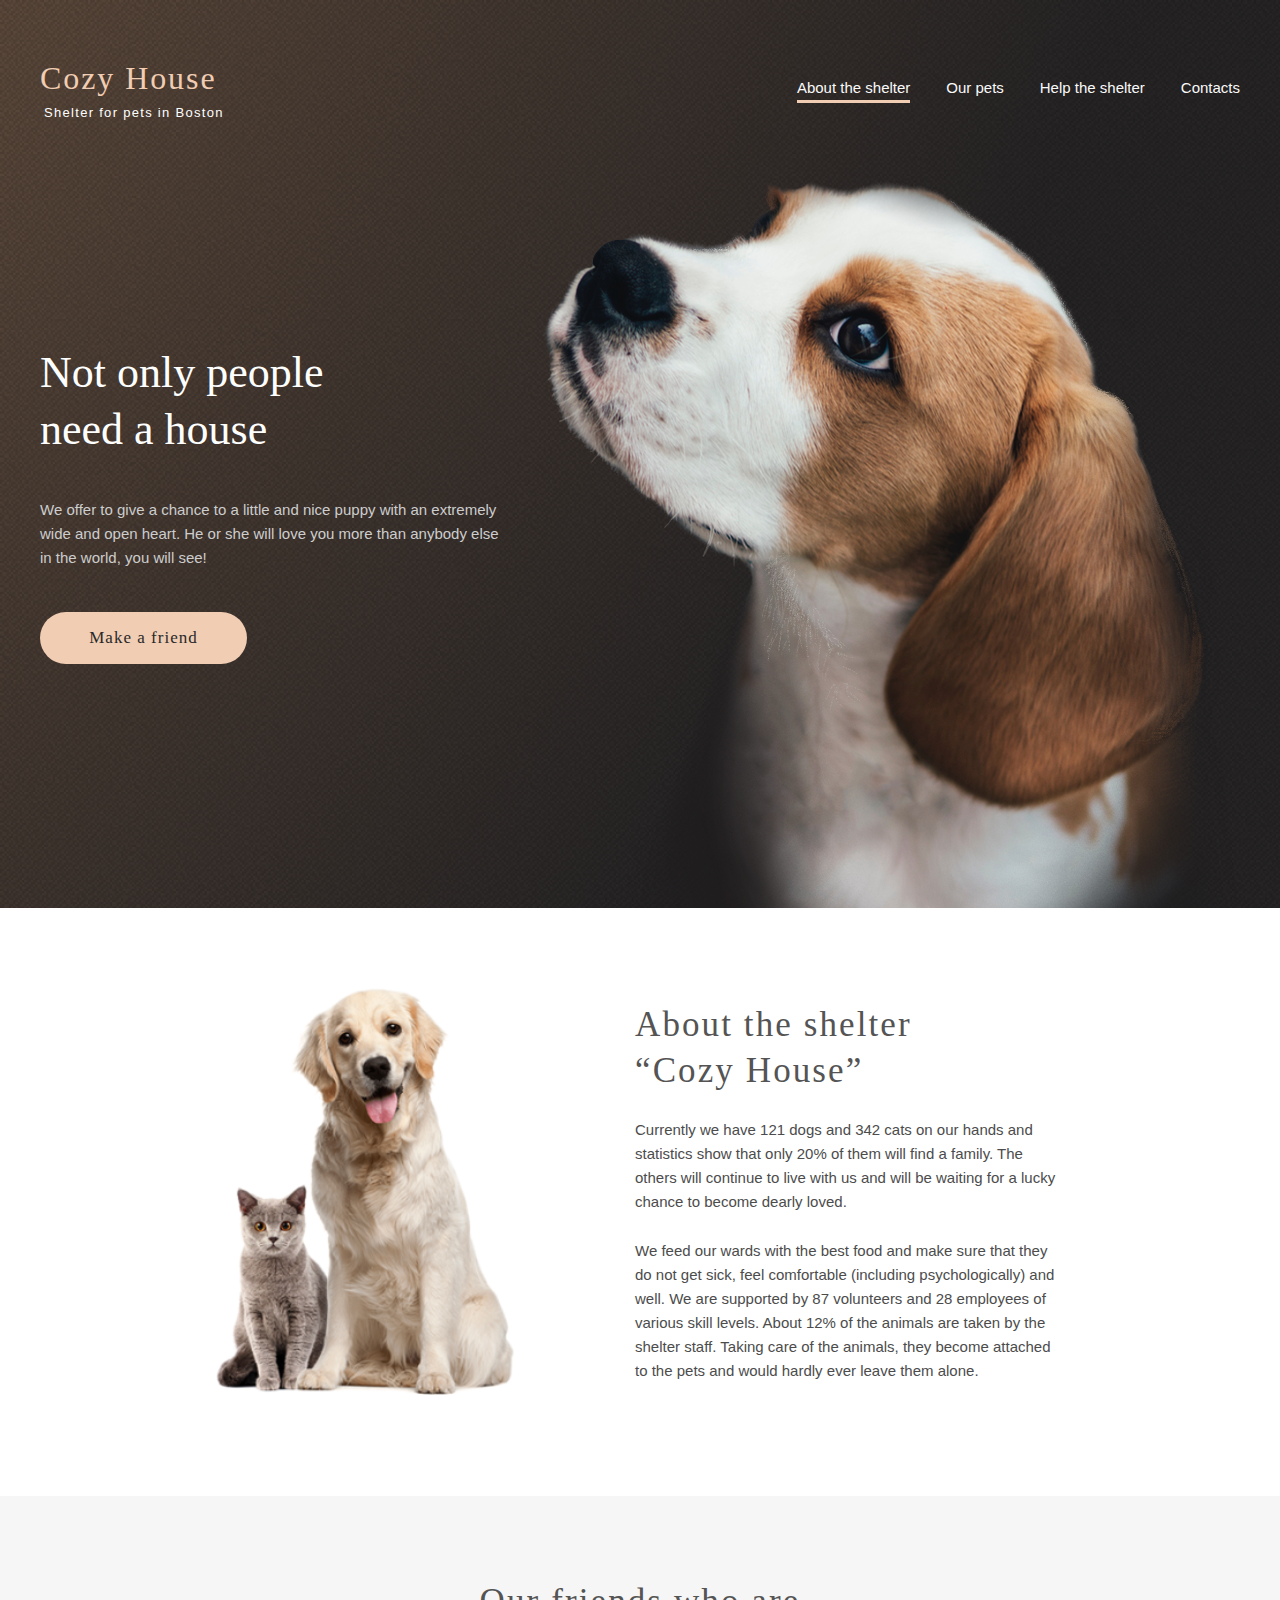
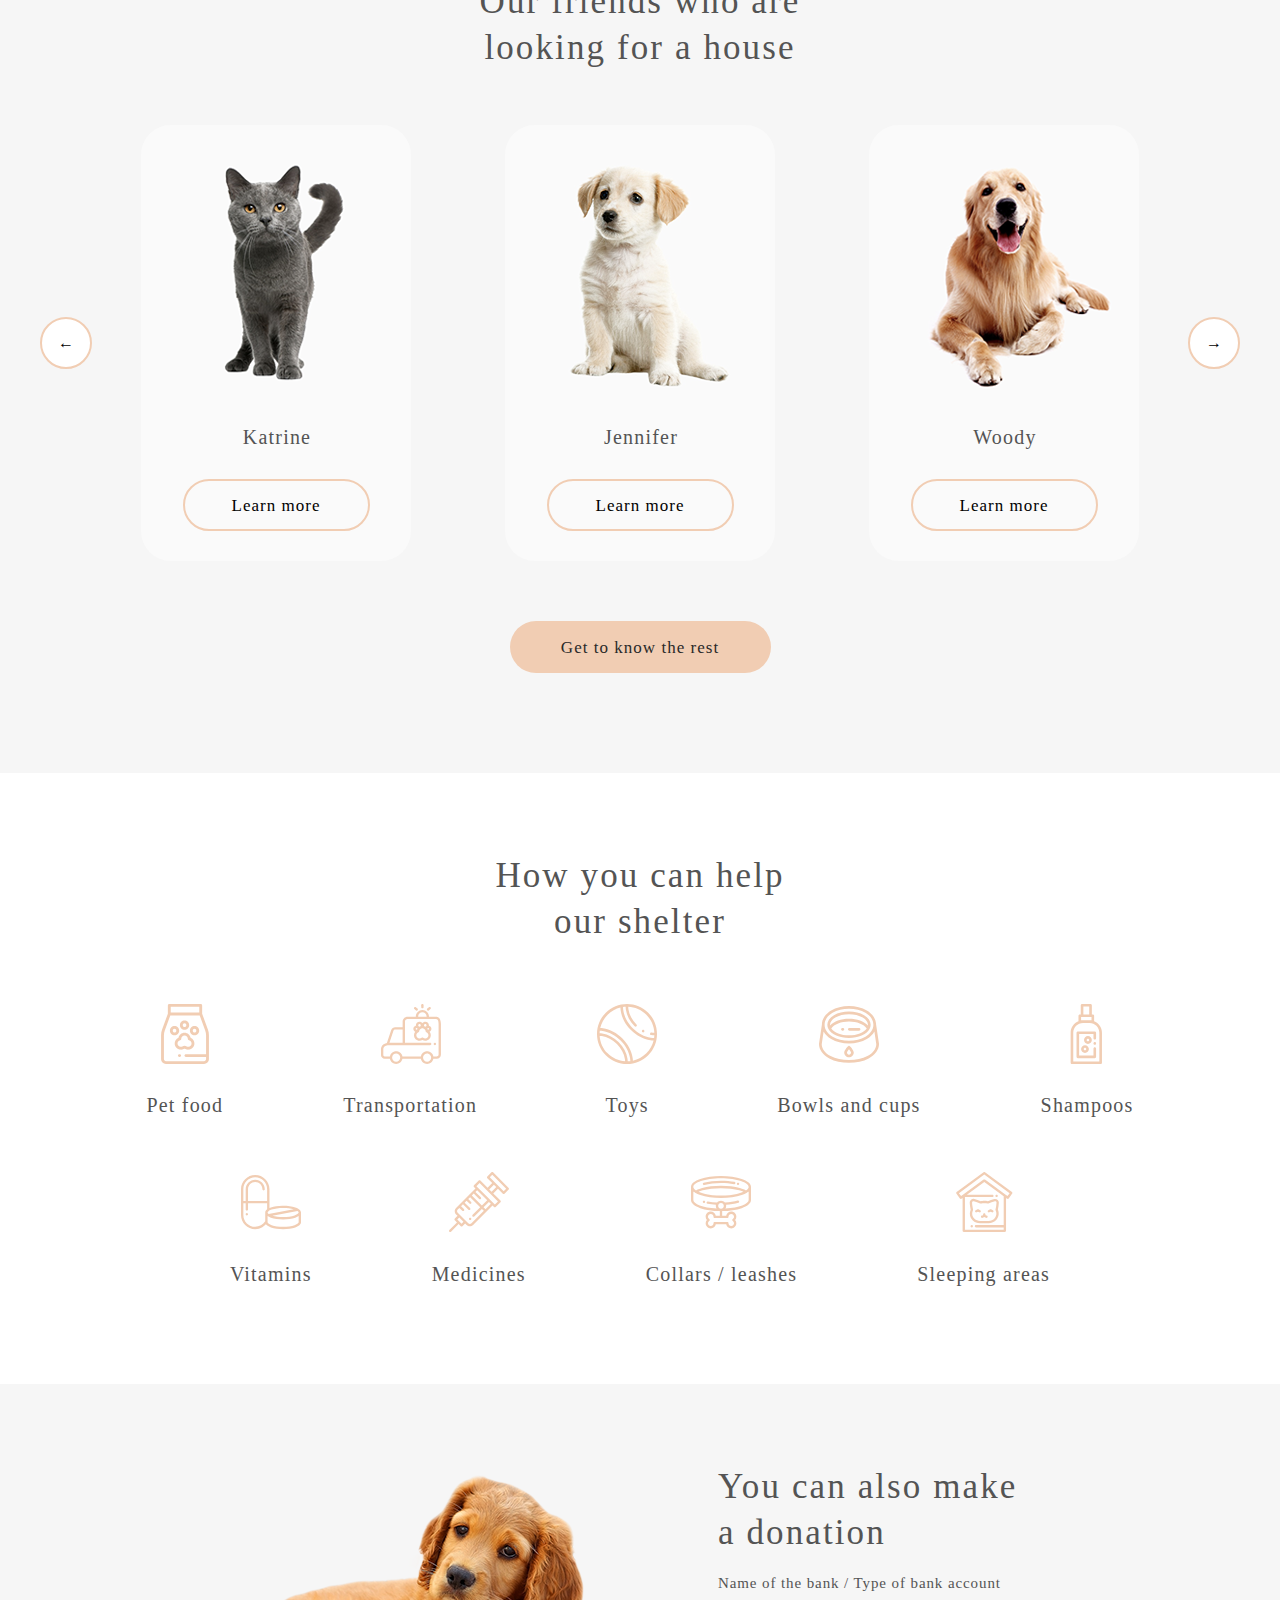
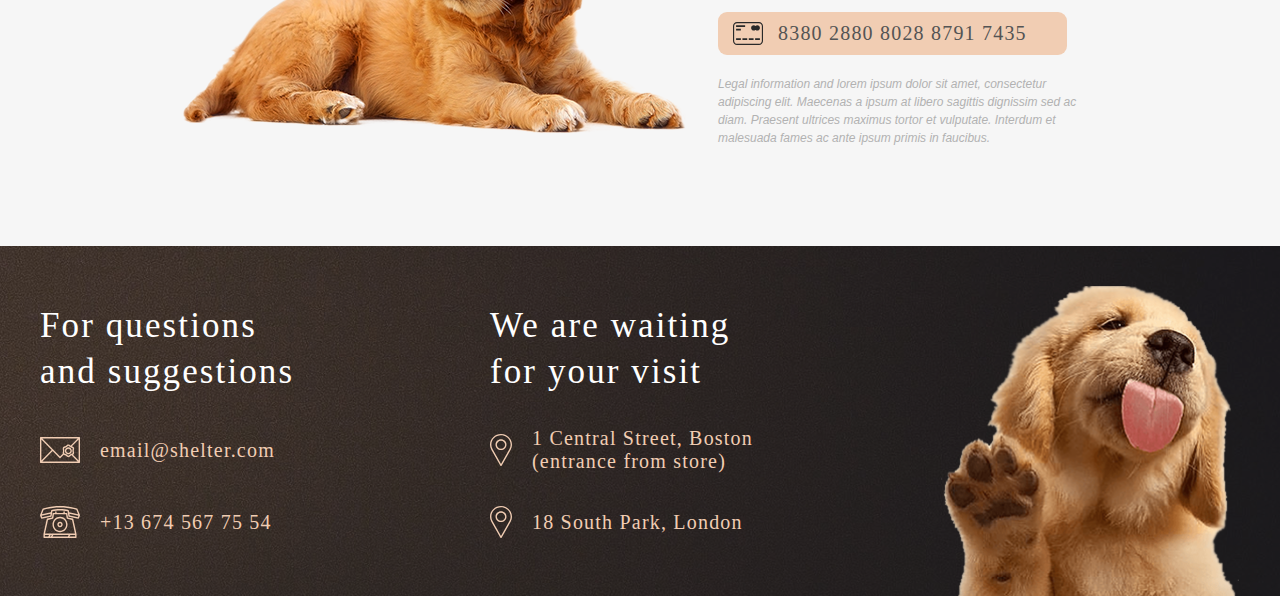
==== shelter/index.html @ 5f757e1b "refactor: place main html file to upper level" ====
<!DOCTYPE html>
<html lang="en">
<head>
    <meta charset="UTF-8">
    <meta http-equiv="X-UA-Compatible" content="IE=edge">
    <meta name="viewport" content="width=device-width, initial-scale=1.0">
    <link rel="stylesheet" type="text/css" href="pages\main\normalize.css" />
    <link href="pages\main\style.css" rel="stylesheet">
    <title>Shelter</title>
</head>

<body>
    <header class="centalize-block">
        <div class="logo">
            <h1>Cozy House</h1>
            <p>Shelter for pets in Boston</p>
        </div>

        <nav>
            <ul>
                <li>About the shelter</li>   <!-- TODO: LINKS? -->
                <li>Our pets</li>   <!-- TODO: LINKS -->
                <li><a href="#help" draggable="false">Help the shelter</a></li>
                <li><a href="#contacts" draggable="false">Contacts</a></li>
            </ul>
        </nav>
    </header>

    <main>
        <div class="background">
            <div class="start-screen centalize-block">
                <div class="ss-text">
                    <h2>Not only people need a house</h2>
                    <p>We offer to give a chance to a little and nice puppy with an extremely
                    wide and open heart. He or she will love you more than anybody else in the world, you will see!</p>
                    <a href="#pets" draggable="false"><button type="button">Make a friend</button></a>
                </div>
                <img src="assets\images\start-screen-puppy.png" alt="puppy">
            </div>
        </div>

        <div class="background">
            <div class="about centalize-block">
                <img src="assets\images\about-pets.png" alt="pets">
                <div class="a-text">
                    <h3>About the shelter “Cozy House”</h3>
                    <p>Currently we have 121 dogs and 342 cats on our hands and statistics show that only 20% of them will find a family.
                        The others will continue to live with us and will be waiting for a lucky chance to become dearly loved.</p>
                    <p>We feed our wards with the best food and make sure that they do not get sick, feel comfortable (including psychologically) and well.
                        We are supported by 87 volunteers and 28 employees of various skill levels. About 12% of the animals are taken by the shelter staff.
                        Taking care of the animals, they become attached to the pets and would hardly ever leave them alone.</p>
                </div>
            </div>
        </div>

        <div class="background">
            <div class="pets centalize-block" id="pets">
                <h3>Our friends who are looking for a house</h3>
                <div class="katalog">
                    <button type="button" class="arrow">←</button>    <!-- TODO: LINKS -->
                    <div class="pet">
                        <img src="assets\images\pets-katrine.png" alt="katrine">
                        <p>Katrine</p>
                        <a href="#" draggable="false"><button type="button">Learn more</button></a>   <!-- TODO: LINKS -->
                    </div>

                    <div class="pet">
                        <img src="assets\images\pets-jennifer.png" alt="jennifer">
                        <p>Jennifer</p>
                        <a href="#" draggable="false"><button type="button">Learn more</button></a>   <!-- TODO: LINKS -->
                    </div>

                    <div class="pet">
                        <img src="assets\images\pets-woody.png" alt="woody">
                        <p>Woody</p>
                        <a href="#" draggable="false"><button type="button">Learn more</button></a>   <!-- TODO: LINKS -->
                    </div>
                    <button type="button" class="arrow">→</button>   <!-- TODO: LINKS -->
                </div>
                <button type="button">Get to know the rest</button>   <!-- TODO: LINKS -->
            </div>
        </div>

        <div class="background">
            <div class="help centalize-block" id="help">
                <h3>How you can help our shelter</h3>
                <div class="items">
                    <div class="item">
                        <img src="assets\icons\icon-pet-food.svg" alt="pet-food">
                        <p>Pet food</p>
                    </div>

                    <div class="item">
                        <img src="assets\icons\icon-transportation.svg" alt="transportation">
                        <p>Transportation</p>
                    </div>

                    <div class="item">
                        <img src="assets\icons\icon-toys.svg" alt="toys">
                        <p>Toys</p>
                    </div>

                    <div class="item">
                        <img src="assets\icons\icon-bowls-and-cups.svg" alt="bowls-and-cups">
                        <p>Bowls and cups</p>
                    </div>

                    <div class="item">
                        <img src="assets\icons\icon-shampoos.svg" alt="shampoos">
                        <p>Shampoos</p>
                    </div>

                    <div class="item">
                        <img src="assets\icons\icon-vitamins.svg" alt="vitamins">
                        <p>Vitamins</p>
                    </div>

                    <div class="item">
                        <img src="assets\icons\icon-medicines.svg" alt="medicines">
                        <p>Medicines</p>
                    </div>

                    <div class="item">
                        <img src="assets\icons\icon-collars-leashes.svg" alt="collars-leashes">
                        <p>Collars / leashes</p>
                    </div>

                    <div class="item">
                        <img src="assets\icons\icon-sleeping-area.svg" alt="sleeping-area">
                        <p>Sleeping areas</p>
                    </div>
                </div>
            </div>
        </div>

        <div class="background">
            <div class="donation centalize-block">
                <img src="assets\images\donation-dog.png" alt="dog">
                <div class="text">
                    <h3>You can also make a donation</h3>
                    <p class="subheading">Name of the bank / Type of bank account</p>
                    <div class="credit-card">
                        <img src="assets\icons\credit-card.svg" alt="credit-card">
                        <a href="#"> <p>8380 2880 8028 8791 7435</p> </a>     <!-- TODO: ADD LINK -->
                    </div>
                    <p class="legal-information">Legal information and lorem ipsum dolor sit amet, consectetur adipiscing elit.
                        Maecenas a ipsum at libero sagittis dignissim sed ac diam. Praesent ultrices maximus tortor et vulputate.
                        Interdum et malesuada fames ac ante ipsum primis in faucibus.</p>
                </div>  
            </div>
        </div>
    </main>

    <footer>
        <div class="centalize-block">
            <div class="contacts">
                <h3>For questions and suggestions</h3>
                <a href="https://mail.google.com/mail/u/0/#inbox" target="_blank" class="contact">
                    <img src="assets\icons\icon-email.svg" alt="email">
                    <p>email@shelter.com</p>
                </a>

                <a target="_blank" class="contact" href=">>tel: +136745677554">
                    <img src="assets\icons\icon-phone.svg">
                    <p>+13 674 567 75 54</p>
                </a>
            </div>

            <div class="contacts">
                <h3>We are waiting for your visit</h3>
                <a target="_blank" class="contact" href="https://www.google.ru/maps/place/1+Central+St/@42.3680979,-71.0694271,15z/data=!3m1!4b1!4m6!1m2!2m1!1s1+Central+Street,+Boston!3m2!1s0x89e370868bc2ce7b:0x82fa7db94f5fea9e!15sChgxIENlbnRyYWwgU3RyZWV0LCBCb3N0b26SARBnZW9jb2RlZF9hZGRyZXNz">
                    <img src="assets\icons\icon-marker.svg" alt="marker">
                    <p>1 Central Street, Boston (entrance from store)</p>
                </a>

                <a target="_blank" class="contact" href="https://www.google.ru/maps/place/Парк+Юг/@51.4800313,-0.1778079,12z/data=!4m9!1m2!2m1!1s18+South+Park,+London!3m5!1s0x48760f79376fa0e3:0x202ac3af5c1ea4ec!8m2!3d51.4691953!4d-0.1941945!15sChUxOCBTb3V0aCBQYXJrLCBMb25kb26SAQRwYXJr">
                    <img src="assets\icons\icon-marker.svg" alt="marker">
                    <p>18 South Park, London</p>
                </a>
            </div>
            <img src="assets\images\footer-puppy.png">
        </div>
    </footer>
</body>
</html>
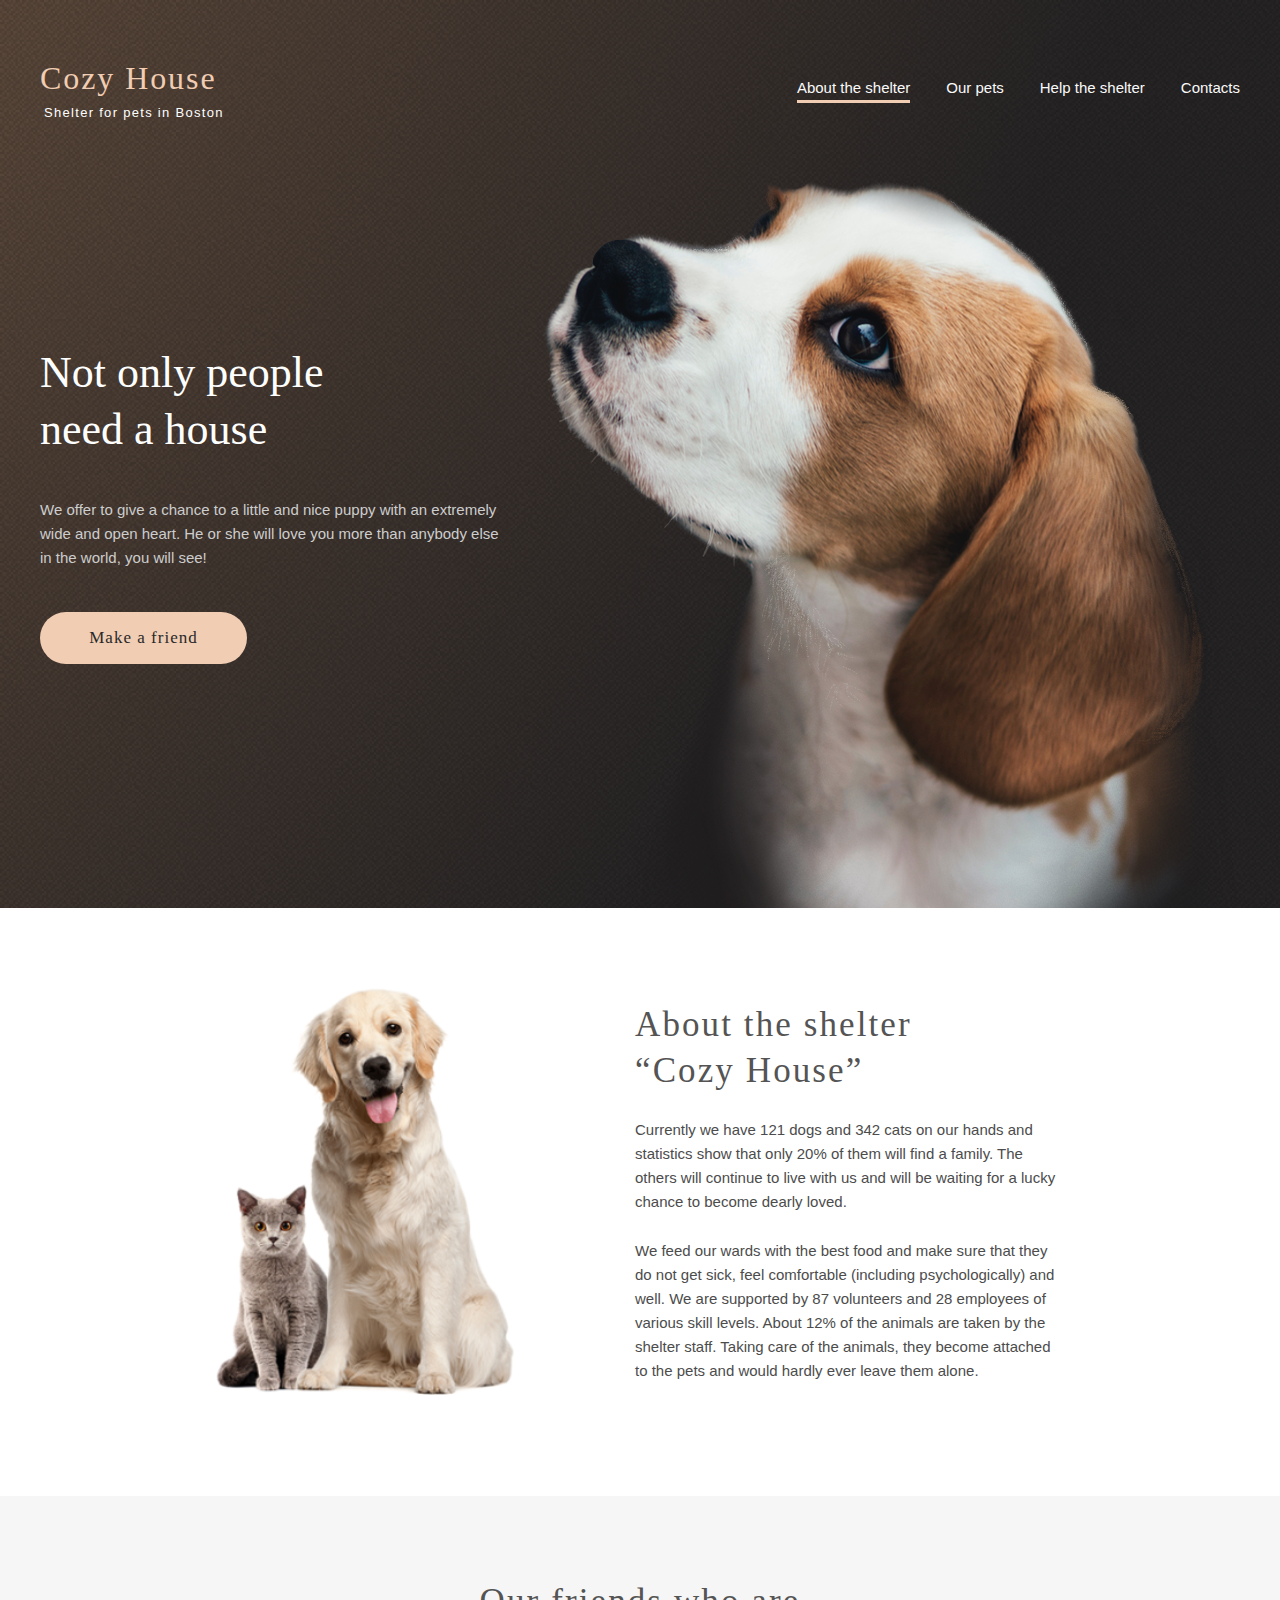
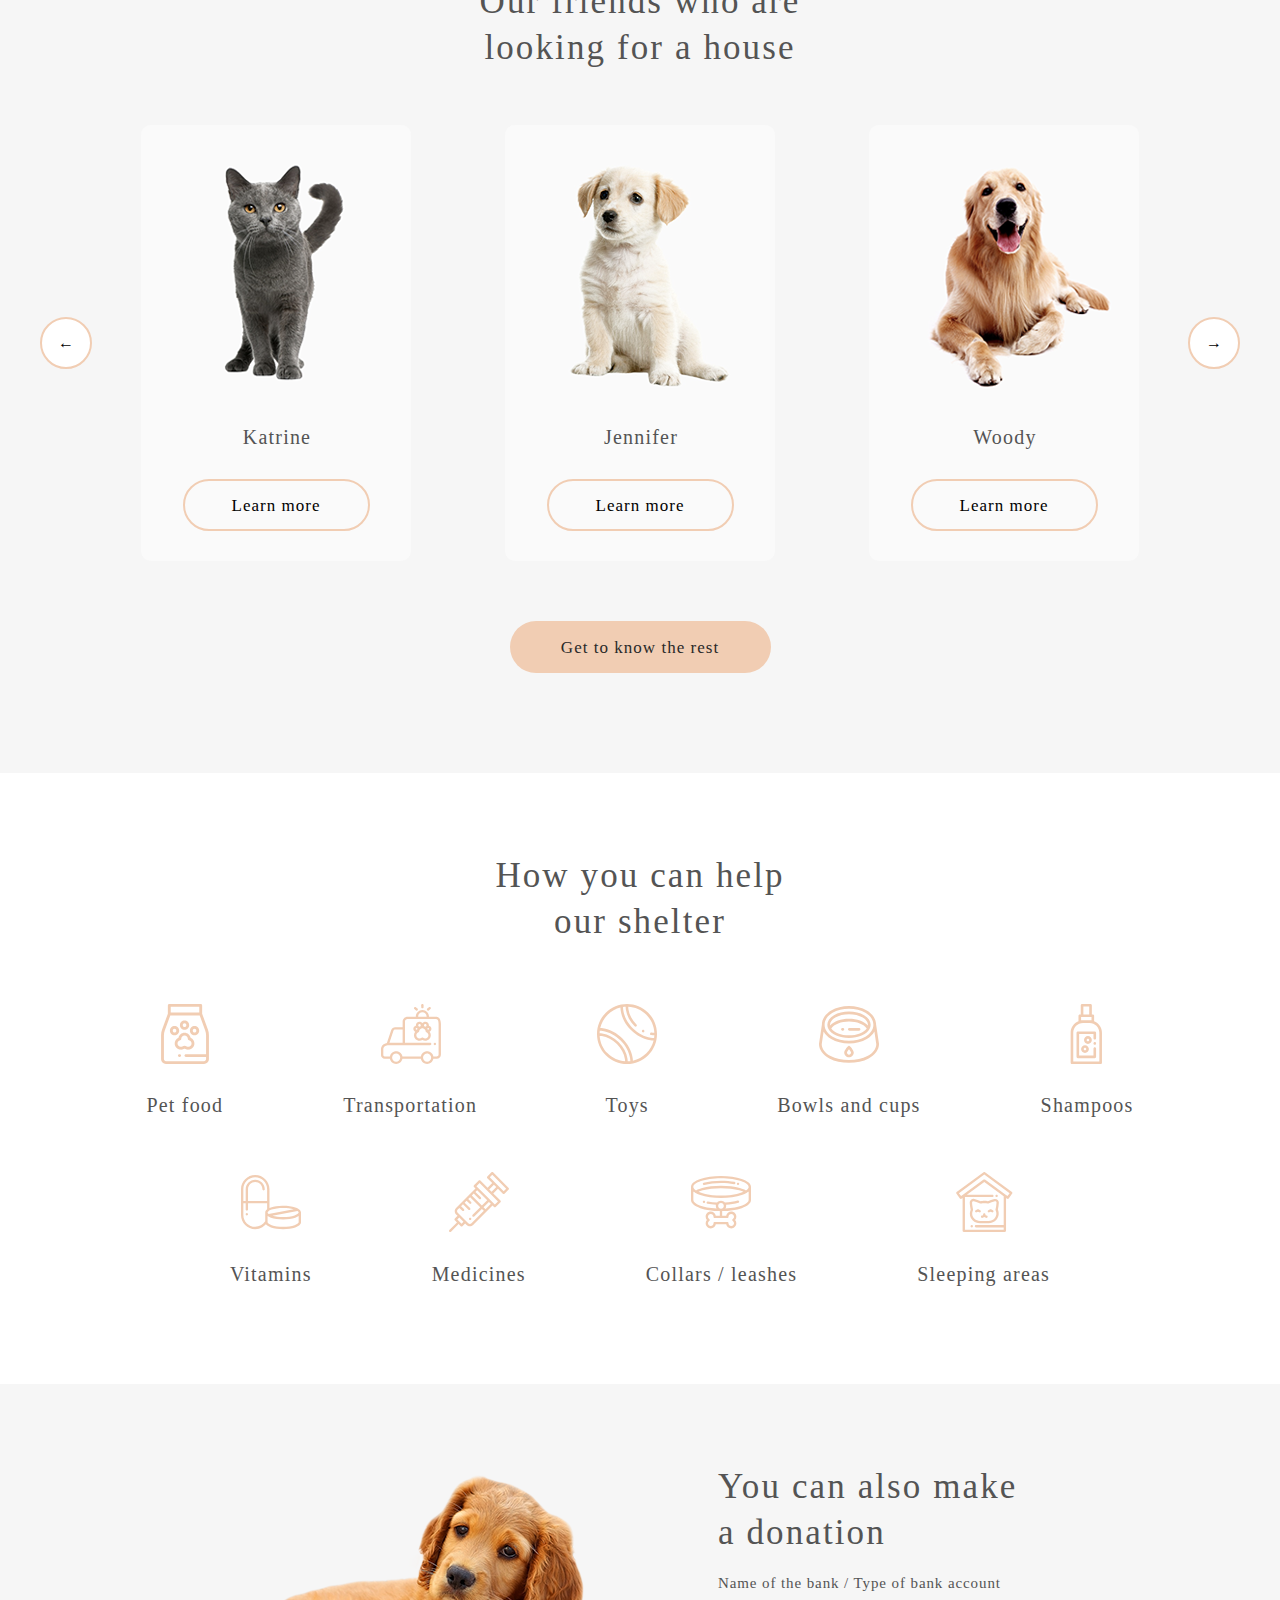
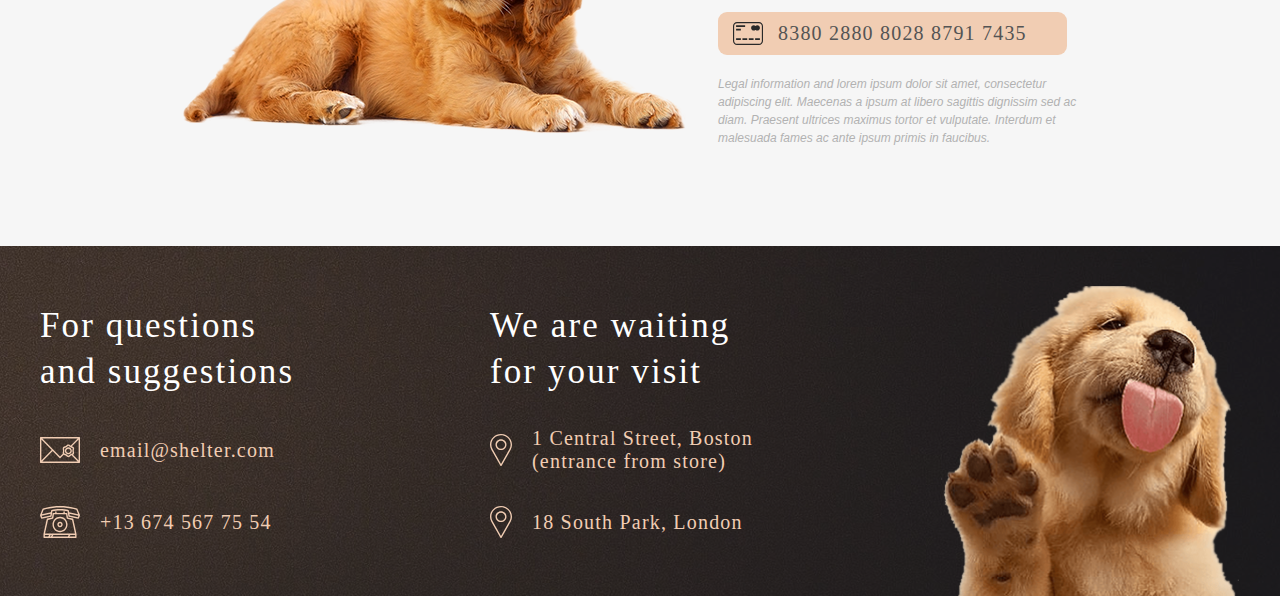
==== commit 582ac297: "feat: made the our pets page" ====
--- a/shelter/index.html
+++ b/shelter/index.html
@@ -18,8 +18,8 @@
 
         <nav>
             <ul>
-                <li>About the shelter</li>   <!-- TODO: LINKS? -->
-                <li>Our pets</li>   <!-- TODO: LINKS -->
+                <li>About the shelter</li>
+                <li><a href="pages\pets\index.html">Our pets</a></li>
                 <li><a href="#help" draggable="false">Help the shelter</a></li>
                 <li><a href="#contacts" draggable="false">Contacts</a></li>
             </ul>
@@ -57,7 +57,7 @@
             <div class="pets centalize-block" id="pets">
                 <h3>Our friends who are looking for a house</h3>
                 <div class="katalog">
-                    <button type="button" class="arrow">←</button>    <!-- TODO: LINKS -->
+                    <button type="button" class="arrow">←</button>    <!-- TODO: ARROW -->
                     <div class="pet">
                         <img src="assets\images\pets-katrine.png" alt="katrine">
                         <p>Katrine</p>
@@ -75,9 +75,9 @@
                         <p>Woody</p>
                         <a href="#" draggable="false"><button type="button">Learn more</button></a>   <!-- TODO: LINKS -->
                     </div>
-                    <button type="button" class="arrow">→</button>   <!-- TODO: LINKS -->
+                    <button type="button" class="arrow">→</button>   <!-- TODO: ARROW -->
                 </div>
-                <button type="button">Get to know the rest</button>   <!-- TODO: LINKS -->
+                <a href="pages\pets\index.html"><button type="button">Get to know the rest</button></a>
             </div>
         </div>
 
@@ -151,7 +151,7 @@
         </div>
     </main>
 
-    <footer>
+    <footer id="contacts">
         <div class="centalize-block">
             <div class="contacts">
                 <h3>For questions and suggestions</h3>
